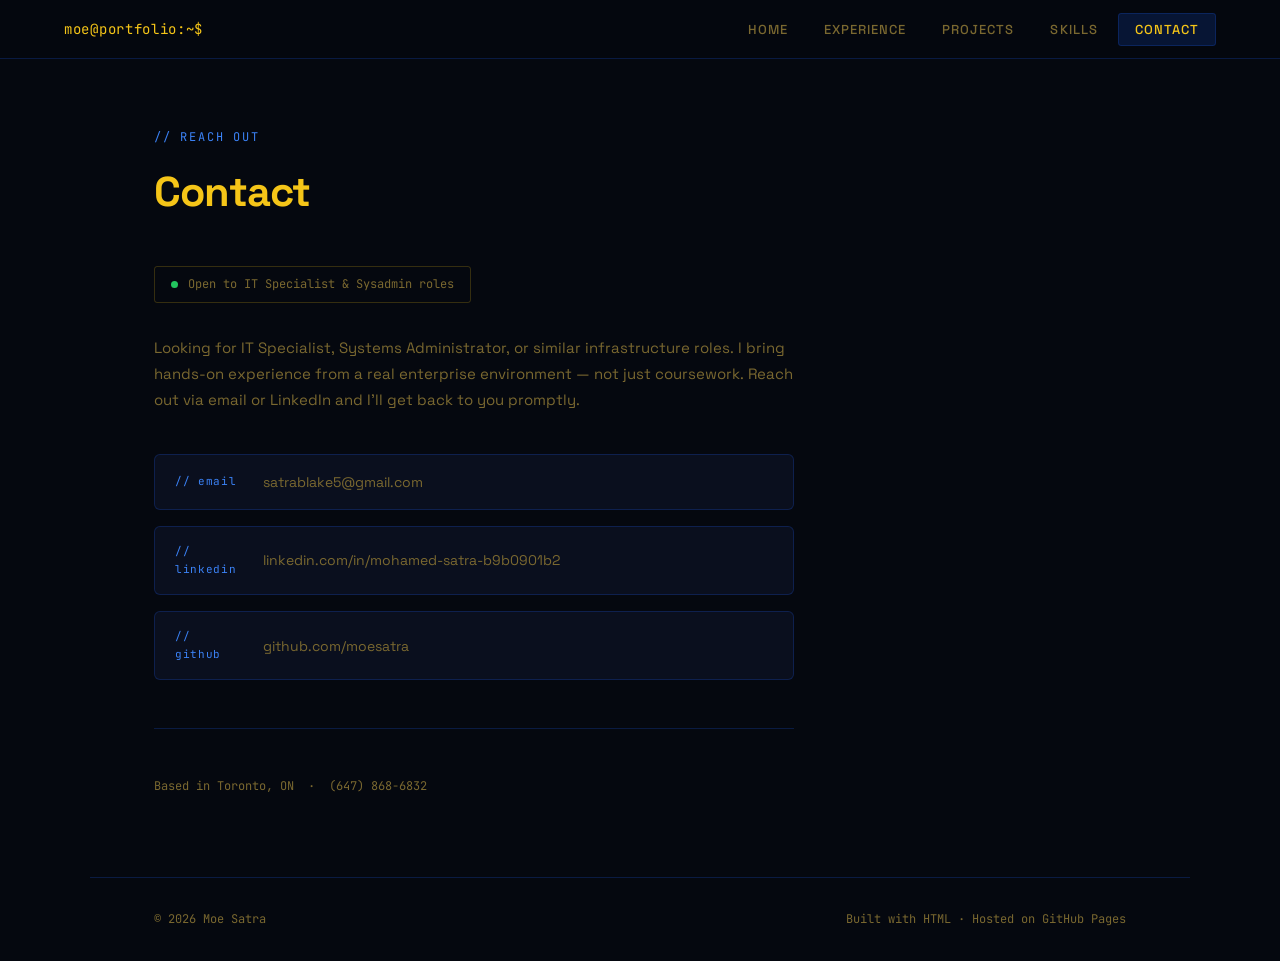
==== contact.html @ 0ea047f0 "Add files via upload" ====
<!DOCTYPE html>
<html lang="en">
<head>
<meta charset="UTF-8">
<meta name="viewport" content="width=device-width, initial-scale=1.0">
<title>Contact — Moe Satra</title>
<link rel="stylesheet" href="style.css">
<style>
.contact-wrap { max-width: 640px; }
.contact-intro { font-size: 15px; color: var(--muted); line-height: 1.75; margin-bottom: 2.5rem; }
.contact-links { display: flex; flex-direction: column; gap: 1rem; }
.contact-link {
  display: flex;
  align-items: center;
  gap: 1.25rem;
  text-decoration: none;
  color: var(--muted);
  font-size: 14px;
  padding: 1rem 1.25rem;
  background: var(--bg2);
  border: 1px solid var(--border);
  border-radius: 6px;
  transition: border-color 0.2s, color 0.2s, transform 0.15s;
}
.contact-link:hover { border-color: var(--gold-dim); color: var(--gold-light); transform: translateX(4px); }
.contact-link-icon {
  font-family: var(--font-mono);
  font-size: 11px;
  color: var(--blue-light);
  width: 68px;
  flex-shrink: 0;
  letter-spacing: 0.06em;
}
.contact-link:hover .contact-link-icon { color: var(--gold-dim); }
.contact-divider {
  height: 1px;
  background: var(--border);
  margin: 3rem 0;
  max-width: 640px;
}
.availability {
  display: inline-flex;
  align-items: center;
  gap: 0.6rem;
  font-family: var(--font-mono);
  font-size: 12px;
  color: var(--muted);
  padding: 0.5rem 1rem;
  border: 1px solid var(--border-gold);
  border-radius: 3px;
  margin-bottom: 2rem;
}
.avail-dot {
  width: 7px; height: 7px;
  border-radius: 50%;
  background: #22c55e;
  animation: pulse 2s ease-in-out infinite;
}
@keyframes pulse {
  0%, 100% { opacity: 1; }
  50% { opacity: 0.4; }
}
</style>
</head>
<body>
<nav>
  <a href="index.html" class="nav-logo">moe@portfolio:~$</a>
  <ul class="nav-links">
    <li><a href="index.html">Home</a></li>
    <li><a href="experience.html">Experience</a></li>
    <li><a href="projects.html">Projects</a></li>
    <li><a href="skills.html">Skills</a></li>
    <li><a href="contact.html" class="active">Contact</a></li>
  </ul>
</nav>

<div class="page">
  <div class="section-label">// reach out</div>
  <h1 class="section-title">Contact</h1>

  <div class="contact-wrap">
    <div class="availability">
      <span class="avail-dot"></span>
      Open to IT Specialist & Sysadmin roles
    </div>

    <p class="contact-intro">
      Looking for IT Specialist, Systems Administrator, or similar infrastructure roles. I bring hands-on experience from a real enterprise environment — not just coursework. Reach out via email or LinkedIn and I'll get back to you promptly.
    </p>

    <div class="contact-links">
      <a href="mailto:satrablake5@gmail.com" class="contact-link">
        <span class="contact-link-icon">// email</span>
        satrablake5@gmail.com
      </a>
      <a href="https://www.linkedin.com/in/mohamed-satra-b9b0901b2/" target="_blank" class="contact-link">
        <span class="contact-link-icon">// linkedin</span>
        linkedin.com/in/mohamed-satra-b9b0901b2
      </a>
      <a href="https://github.com/moesatra" target="_blank" class="contact-link">
        <span class="contact-link-icon">// github</span>
        github.com/moesatra
      </a>
    </div>
  </div>

  <div class="contact-divider"></div>

  <p style="font-family:var(--font-mono);font-size:12px;color:var(--muted);">
    Based in Toronto, ON &nbsp;·&nbsp; (647) 868-6832
  </p>
</div>

<footer>
  <p>© 2026 Moe Satra</p>
  <p>Built with HTML · Hosted on GitHub Pages</p>
</footer>
</body>
</html>
---- style.css ----
@import url('https://fonts.googleapis.com/css2?family=Space+Grotesk:wght@300;400;500;600;700&family=JetBrains+Mono:wght@400;500&display=swap');

*, *::before, *::after { box-sizing: border-box; margin: 0; padding: 0; }

:root {
  --bg: #05080f;
  --bg2: #0a0f1e;
  --bg3: #111827;
  --blue: #1a56db;
  --blue-light: #3b82f6;
  --blue-glow: rgba(26,86,219,0.18);
  --gold: #f5c518;
  --gold-light: #fde68a;
  --gold-dim: #b8920f;
  --text: #f5c518;
  --text-body: #e2c96a;
  --muted: #7a6830;
  --border: rgba(26,86,219,0.25);
  --border-gold: rgba(245,197,24,0.2);
  --font-display: 'Space Grotesk', sans-serif;
  --font-mono: 'JetBrains Mono', monospace;
}

html { scroll-behavior: smooth; }

body {
  background: var(--bg);
  color: var(--text-body);
  font-family: var(--font-display);
  font-size: 16px;
  line-height: 1.6;
  overflow-x: hidden;
  min-height: 100vh;
}

/* NAV */
nav {
  position: fixed;
  top: 0; left: 0; right: 0;
  z-index: 100;
  display: flex;
  justify-content: space-between;
  align-items: center;
  padding: 1rem 4rem;
  background: rgba(5,8,15,0.9);
  backdrop-filter: blur(14px);
  border-bottom: 1px solid var(--border);
}
.nav-logo {
  font-family: var(--font-mono);
  font-size: 14px;
  color: var(--gold);
  letter-spacing: 0.05em;
  text-decoration: none;
}
.nav-links { display: flex; gap: 0.25rem; list-style: none; }
.nav-links a {
  font-size: 13px;
  font-weight: 500;
  color: var(--muted);
  text-decoration: none;
  letter-spacing: 0.08em;
  text-transform: uppercase;
  padding: 0.45rem 1rem;
  border-radius: 3px;
  transition: color 0.2s, background 0.2s;
}
.nav-links a:hover { color: var(--gold); background: var(--blue-glow); }
.nav-links a.active { color: var(--gold); background: var(--blue-glow); border: 1px solid var(--border); }

/* PAGE WRAPPER */
.page {
  padding: 8rem 4rem 5rem;
  max-width: 1100px;
  margin: 0 auto;
}

/* HEADINGS */
.section-label {
  font-family: var(--font-mono);
  font-size: 12px;
  color: var(--blue-light);
  letter-spacing: 0.15em;
  text-transform: uppercase;
  margin-bottom: 0.75rem;
}
.section-title {
  font-size: clamp(1.8rem, 3.5vw, 2.6rem);
  font-weight: 700;
  letter-spacing: -0.02em;
  margin-bottom: 2.5rem;
  color: var(--gold);
}

/* BUTTONS */
.btn-primary {
  display: inline-block;
  padding: 0.75rem 2rem;
  background: var(--blue);
  color: var(--gold);
  font-family: var(--font-display);
  font-size: 14px;
  font-weight: 600;
  text-decoration: none;
  border-radius: 3px;
  letter-spacing: 0.03em;
  border: 1px solid var(--blue-light);
  transition: background 0.2s, transform 0.1s;
}
.btn-primary:hover { background: var(--blue-light); transform: translateY(-1px); }
.btn-ghost {
  display: inline-block;
  padding: 0.75rem 2rem;
  border: 1px solid var(--border-gold);
  color: var(--muted);
  font-family: var(--font-display);
  font-size: 14px;
  font-weight: 500;
  text-decoration: none;
  border-radius: 3px;
  transition: border-color 0.2s, color 0.2s;
}
.btn-ghost:hover { border-color: var(--gold); color: var(--gold); }

/* TERMINAL */
.terminal {
  background: var(--bg2);
  border: 1px solid var(--border);
  border-radius: 8px;
  overflow: hidden;
  max-width: 680px;
  margin-top: 3rem;
}
.terminal-bar {
  display: flex;
  align-items: center;
  gap: 6px;
  padding: 10px 16px;
  background: var(--bg3);
  border-bottom: 1px solid var(--border);
}
.dot { width: 10px; height: 10px; border-radius: 50%; }
.dot.r { background: #ff5f57; }
.dot.y { background: #febc2e; }
.dot.g { background: #28c840; }
.terminal-title {
  font-family: var(--font-mono);
  font-size: 11px;
  color: var(--muted);
  margin-left: auto;
}
.terminal-body { padding: 1.25rem 1.5rem; }
.terminal-body p {
  font-family: var(--font-mono);
  font-size: 13px;
  line-height: 1.9;
}
.t-prompt { color: var(--blue-light); }
.t-cmd { color: var(--gold-light); }
.t-output { color: var(--muted); }
.t-val { color: var(--gold); }
.t-cursor {
  display: inline-block;
  width: 8px; height: 14px;
  background: var(--gold);
  vertical-align: middle;
  animation: blink 1s step-end infinite;
}
@keyframes blink { 50% { opacity: 0; } }

/* CARDS */
.card {
  background: var(--bg2);
  border: 1px solid var(--border);
  border-radius: 8px;
  padding: 2rem;
  transition: border-color 0.2s;
}
.card:hover { border-color: rgba(26,86,219,0.55); }

/* FOOTER */
footer {
  padding: 2rem 4rem;
  border-top: 1px solid var(--border);
  display: flex;
  justify-content: space-between;
  align-items: center;
  flex-wrap: wrap;
  gap: 1rem;
  max-width: 1100px;
  margin: 0 auto;
}
footer p {
  font-family: var(--font-mono);
  font-size: 12px;
  color: var(--muted);
}

@media (max-width: 768px) {
  nav { padding: 1rem 1.25rem; }
  .nav-links a { padding: 0.4rem 0.6rem; font-size: 11px; letter-spacing: 0.04em; }
  .page { padding: 6rem 1.25rem 3rem; }
  footer { padding: 2rem 1.25rem; }
}
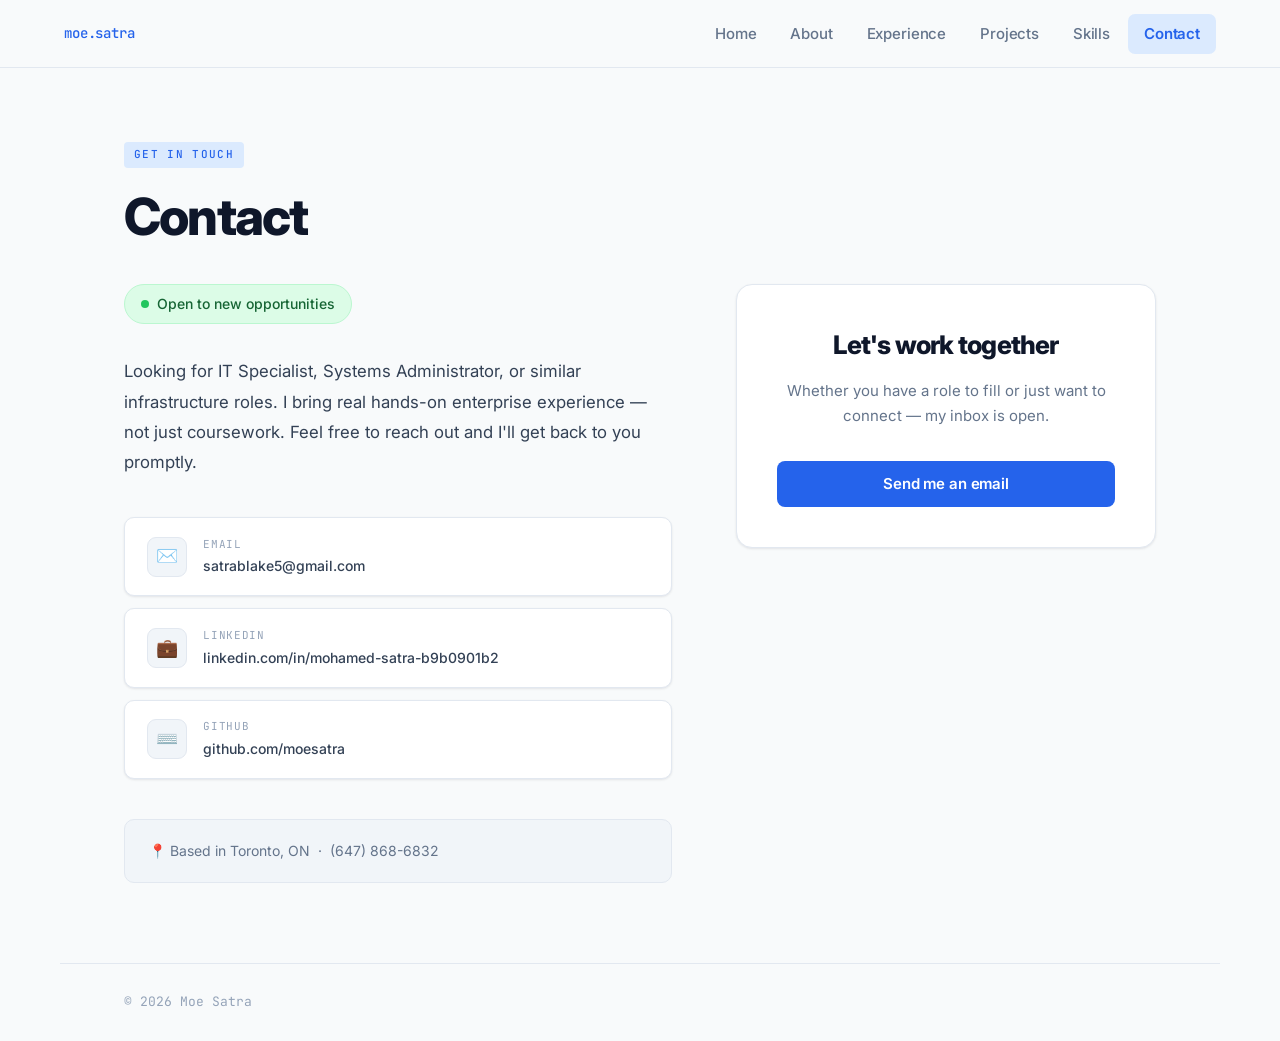
==== commit ea47553f: "Add files via upload" ====
--- a/contact.html
+++ b/contact.html
@@ -6,67 +6,102 @@
 <title>Contact — Moe Satra</title>
 <link rel="stylesheet" href="style.css">
 <style>
-.contact-wrap { max-width: 640px; }
-.contact-intro { font-size: 15px; color: var(--muted); line-height: 1.75; margin-bottom: 2.5rem; }
-.contact-links { display: flex; flex-direction: column; gap: 1rem; }
+.contact-layout {
+  display: grid;
+  grid-template-columns: 1fr 420px;
+  gap: 4rem;
+  align-items: start;
+}
+.contact-intro {
+  font-size: 1.05rem;
+  color: var(--ink-2);
+  line-height: 1.8;
+  margin-bottom: 2.5rem;
+}
+.availability-badge {
+  display: inline-flex;
+  align-items: center;
+  gap: 8px;
+  font-size: 14px;
+  font-weight: 500;
+  color: #166534;
+  background: #DCFCE7;
+  border: 1px solid #BBF7D0;
+  padding: 8px 16px;
+  border-radius: 100px;
+  margin-bottom: 2rem;
+}
+.avail-dot {
+  width: 8px; height: 8px;
+  border-radius: 50%;
+  background: #22C55E;
+  animation: pulse 2s ease-in-out infinite;
+}
+@keyframes pulse { 0%,100%{opacity:1} 50%{opacity:0.4} }
+
+.contact-links-list { display: flex; flex-direction: column; gap: 12px; }
 .contact-link {
   display: flex;
   align-items: center;
-  gap: 1.25rem;
+  gap: 1rem;
+  background: var(--bg-card);
+  border: 1px solid var(--border);
+  border-radius: var(--radius);
+  padding: 1.1rem 1.4rem;
   text-decoration: none;
-  color: var(--muted);
+  box-shadow: var(--shadow);
+  transition: box-shadow 0.15s, border-color 0.15s, transform 0.15s;
+}
+.contact-link:hover { box-shadow: var(--shadow-md); border-color: var(--blue); transform: translateX(4px); }
+.contact-link-icon {
+  width: 40px; height: 40px; flex-shrink: 0;
+  border-radius: 9px;
+  display: flex; align-items: center; justify-content: center;
+  font-size: 18px;
+  background: var(--bg-subtle);
+  border: 1px solid var(--border);
+}
+.contact-link-body {}
+.contact-link-label { font-size: 11px; font-family: var(--font-mono); color: var(--ink-4); letter-spacing: 0.06em; text-transform: uppercase; margin-bottom: 2px; }
+.contact-link-value { font-size: 14px; font-weight: 500; color: var(--ink-2); }
+.contact-link:hover .contact-link-value { color: var(--blue); }
+
+.location-note {
+  margin-top: 2.5rem;
+  padding: 1.25rem 1.5rem;
+  background: var(--bg-subtle);
+  border: 1px solid var(--border);
+  border-radius: var(--radius);
   font-size: 14px;
-  padding: 1rem 1.25rem;
-  background: var(--bg2);
+  color: var(--ink-3);
+  display: flex;
+  align-items: center;
+  gap: 10px;
+}
+
+.big-cta {
+  background: var(--bg-card);
   border: 1px solid var(--border);
-  border-radius: 6px;
-  transition: border-color 0.2s, color 0.2s, transform 0.15s;
+  border-radius: 16px;
+  padding: 2.5rem;
+  box-shadow: var(--shadow);
+  text-align: center;
 }
-.contact-link:hover { border-color: var(--gold-dim); color: var(--gold-light); transform: translateX(4px); }
-.contact-link-icon {
-  font-family: var(--font-mono);
-  font-size: 11px;
-  color: var(--blue-light);
-  width: 68px;
-  flex-shrink: 0;
-  letter-spacing: 0.06em;
-}
-.contact-link:hover .contact-link-icon { color: var(--gold-dim); }
-.contact-divider {
-  height: 1px;
-  background: var(--border);
-  margin: 3rem 0;
-  max-width: 640px;
-}
-.availability {
-  display: inline-flex;
-  align-items: center;
-  gap: 0.6rem;
-  font-family: var(--font-mono);
-  font-size: 12px;
-  color: var(--muted);
-  padding: 0.5rem 1rem;
-  border: 1px solid var(--border-gold);
-  border-radius: 3px;
-  margin-bottom: 2rem;
-}
-.avail-dot {
-  width: 7px; height: 7px;
-  border-radius: 50%;
-  background: #22c55e;
-  animation: pulse 2s ease-in-out infinite;
-}
-@keyframes pulse {
-  0%, 100% { opacity: 1; }
-  50% { opacity: 0.4; }
+.big-cta h2 { font-size: 1.6rem; font-weight: 800; letter-spacing: -0.03em; color: var(--ink); margin-bottom: 0.75rem; }
+.big-cta p { font-size: 15px; color: var(--ink-3); line-height: 1.7; margin-bottom: 2rem; }
+.big-cta .btn { width: 100%; justify-content: center; }
+
+@media (max-width: 860px) {
+  .contact-layout { grid-template-columns: 1fr; }
 }
 </style>
 </head>
 <body>
 <nav>
-  <a href="index.html" class="nav-logo">moe@portfolio:~$</a>
+  <a href="index.html" class="nav-logo">moe.satra</a>
   <ul class="nav-links">
     <li><a href="index.html">Home</a></li>
+    <li><a href="about.html">About</a></li>
     <li><a href="experience.html">Experience</a></li>
     <li><a href="projects.html">Projects</a></li>
     <li><a href="skills.html">Skills</a></li>
@@ -75,45 +110,60 @@
 </nav>
 
 <div class="page">
-  <div class="section-label">// reach out</div>
-  <h1 class="section-title">Contact</h1>
+  <div class="page-inner">
+    <div class="eyebrow">Get in Touch</div>
+    <h1 class="page-title">Contact</h1>
 
-  <div class="contact-wrap">
-    <div class="availability">
-      <span class="avail-dot"></span>
-      Open to IT Specialist & Sysadmin roles
-    </div>
+    <div class="contact-layout">
+      <div>
+        <div class="availability-badge">
+          <span class="avail-dot"></span>
+          Open to new opportunities
+        </div>
 
-    <p class="contact-intro">
-      Looking for IT Specialist, Systems Administrator, or similar infrastructure roles. I bring hands-on experience from a real enterprise environment — not just coursework. Reach out via email or LinkedIn and I'll get back to you promptly.
-    </p>
+        <p class="contact-intro">Looking for IT Specialist, Systems Administrator, or similar infrastructure roles. I bring real hands-on enterprise experience — not just coursework. Feel free to reach out and I'll get back to you promptly.</p>
 
-    <div class="contact-links">
-      <a href="mailto:satrablake5@gmail.com" class="contact-link">
-        <span class="contact-link-icon">// email</span>
-        satrablake5@gmail.com
-      </a>
-      <a href="https://www.linkedin.com/in/mohamed-satra-b9b0901b2/" target="_blank" class="contact-link">
-        <span class="contact-link-icon">// linkedin</span>
-        linkedin.com/in/mohamed-satra-b9b0901b2
-      </a>
-      <a href="https://github.com/moesatra" target="_blank" class="contact-link">
-        <span class="contact-link-icon">// github</span>
-        github.com/moesatra
-      </a>
+        <div class="contact-links-list">
+          <a href="mailto:satrablake5@gmail.com" class="contact-link">
+            <div class="contact-link-icon">✉️</div>
+            <div class="contact-link-body">
+              <div class="contact-link-label">Email</div>
+              <div class="contact-link-value">satrablake5@gmail.com</div>
+            </div>
+          </a>
+          <a href="https://www.linkedin.com/in/mohamed-satra-b9b0901b2/" target="_blank" class="contact-link">
+            <div class="contact-link-icon">💼</div>
+            <div class="contact-link-body">
+              <div class="contact-link-label">LinkedIn</div>
+              <div class="contact-link-value">linkedin.com/in/mohamed-satra-b9b0901b2</div>
+            </div>
+          </a>
+          <a href="https://github.com/moesatra" target="_blank" class="contact-link">
+            <div class="contact-link-icon">⌨️</div>
+            <div class="contact-link-body">
+              <div class="contact-link-label">GitHub</div>
+              <div class="contact-link-value">github.com/moesatra</div>
+            </div>
+          </a>
+        </div>
+
+        <div class="location-note">
+          📍 Based in Toronto, ON &nbsp;·&nbsp; (647) 868-6832
+        </div>
+      </div>
+
+      <div class="big-cta">
+        <h2>Let's work together</h2>
+        <p>Whether you have a role to fill or just want to connect — my inbox is open.</p>
+        <a href="mailto:satrablake5@gmail.com" class="btn btn-primary">Send me an email</a>
+      </div>
     </div>
   </div>
-
-  <div class="contact-divider"></div>
-
-  <p style="font-family:var(--font-mono);font-size:12px;color:var(--muted);">
-    Based in Toronto, ON &nbsp;·&nbsp; (647) 868-6832
-  </p>
 </div>
 
 <footer>
   <p>© 2026 Moe Satra</p>
-  <p>Built with HTML · Hosted on GitHub Pages</p>
+
 </footer>
 </body>
 </html>
--- a/style.css
+++ b/style.css
@@ -1,39 +1,41 @@
-@import url('https://fonts.googleapis.com/css2?family=Space+Grotesk:wght@300;400;500;600;700&family=JetBrains+Mono:wght@400;500&display=swap');
+@import url('https://fonts.googleapis.com/css2?family=Inter:wght@300;400;500;600;700;800;900&family=JetBrains+Mono:wght@400;500&display=swap');
 
 *, *::before, *::after { box-sizing: border-box; margin: 0; padding: 0; }
 
 :root {
-  --bg: #05080f;
-  --bg2: #0a0f1e;
-  --bg3: #111827;
-  --blue: #1a56db;
-  --blue-light: #3b82f6;
-  --blue-glow: rgba(26,86,219,0.18);
-  --gold: #f5c518;
-  --gold-light: #fde68a;
-  --gold-dim: #b8920f;
-  --text: #f5c518;
-  --text-body: #e2c96a;
-  --muted: #7a6830;
-  --border: rgba(26,86,219,0.25);
-  --border-gold: rgba(245,197,24,0.2);
-  --font-display: 'Space Grotesk', sans-serif;
+  --bg:        #F8FAFB;
+  --bg-card:   #FFFFFF;
+  --bg-subtle: #F1F5F9;
+  --ink:       #0F172A;
+  --ink-2:     #334155;
+  --ink-3:     #64748B;
+  --ink-4:     #94A3B8;
+  --blue:      #2563EB;
+  --blue-light:#DBEAFE;
+  --amber:     #F59E0B;
+  --amber-light:#FEF3C7;
+  --border:    #E2E8F0;
+  --border-2:  #CBD5E1;
+  --font-sans: 'Inter', sans-serif;
   --font-mono: 'JetBrains Mono', monospace;
+  --radius:    10px;
+  --shadow:    0 1px 3px rgba(15,23,42,0.06), 0 1px 2px rgba(15,23,42,0.04);
+  --shadow-md: 0 4px 16px rgba(15,23,42,0.08), 0 2px 6px rgba(15,23,42,0.05);
 }
 
 html { scroll-behavior: smooth; }
 
 body {
   background: var(--bg);
-  color: var(--text-body);
-  font-family: var(--font-display);
+  color: var(--ink);
+  font-family: var(--font-sans);
   font-size: 16px;
   line-height: 1.6;
+  -webkit-font-smoothing: antialiased;
   overflow-x: hidden;
-  min-height: 100vh;
 }
 
-/* NAV */
+/* ── NAV ─────────────────────────────────────────── */
 nav {
   position: fixed;
   top: 0; left: 0; right: 0;
@@ -41,164 +43,131 @@
   display: flex;
   justify-content: space-between;
   align-items: center;
-  padding: 1rem 4rem;
-  background: rgba(5,8,15,0.9);
-  backdrop-filter: blur(14px);
+  padding: 0 5vw;
+  height: 68px;
+  background: rgba(248,250,251,0.92);
+  backdrop-filter: blur(12px);
   border-bottom: 1px solid var(--border);
 }
 .nav-logo {
   font-family: var(--font-mono);
   font-size: 14px;
-  color: var(--gold);
-  letter-spacing: 0.05em;
+  font-weight: 500;
+  color: var(--blue);
   text-decoration: none;
+  letter-spacing: -0.01em;
 }
-.nav-links { display: flex; gap: 0.25rem; list-style: none; }
+.nav-links {
+  display: flex;
+  gap: 2px;
+  list-style: none;
+}
 .nav-links a {
-  font-size: 13px;
+  display: block;
+  font-size: 15px;
   font-weight: 500;
-  color: var(--muted);
+  color: var(--ink-3);
   text-decoration: none;
-  letter-spacing: 0.08em;
-  text-transform: uppercase;
-  padding: 0.45rem 1rem;
-  border-radius: 3px;
-  transition: color 0.2s, background 0.2s;
+  padding: 8px 16px;
+  border-radius: 7px;
+  transition: color 0.15s, background 0.15s;
+  letter-spacing: -0.01em;
 }
-.nav-links a:hover { color: var(--gold); background: var(--blue-glow); }
-.nav-links a.active { color: var(--gold); background: var(--blue-glow); border: 1px solid var(--border); }
+.nav-links a:hover { color: var(--ink); background: var(--bg-subtle); }
+.nav-links a.active { color: var(--blue); background: var(--blue-light); font-weight: 600; }
 
-/* PAGE WRAPPER */
+/* ── PAGE ─────────────────────────────────────────── */
 .page {
-  padding: 8rem 4rem 5rem;
-  max-width: 1100px;
+  padding: 68px 5vw 0;
+  max-width: 1160px;
   margin: 0 auto;
 }
-
-/* HEADINGS */
-.section-label {
-  font-family: var(--font-mono);
-  font-size: 12px;
-  color: var(--blue-light);
-  letter-spacing: 0.15em;
-  text-transform: uppercase;
-  margin-bottom: 0.75rem;
-}
-.section-title {
-  font-size: clamp(1.8rem, 3.5vw, 2.6rem);
-  font-weight: 700;
-  letter-spacing: -0.02em;
-  margin-bottom: 2.5rem;
-  color: var(--gold);
+.page-inner {
+  padding-top: 72px;
+  padding-bottom: 80px;
 }
 
-/* BUTTONS */
-.btn-primary {
+/* ── SECTION LABELS ───────────────────────────────── */
+.eyebrow {
   display: inline-block;
-  padding: 0.75rem 2rem;
-  background: var(--blue);
-  color: var(--gold);
-  font-family: var(--font-display);
-  font-size: 14px;
-  font-weight: 600;
-  text-decoration: none;
-  border-radius: 3px;
-  letter-spacing: 0.03em;
-  border: 1px solid var(--blue-light);
-  transition: background 0.2s, transform 0.1s;
-}
-.btn-primary:hover { background: var(--blue-light); transform: translateY(-1px); }
-.btn-ghost {
-  display: inline-block;
-  padding: 0.75rem 2rem;
-  border: 1px solid var(--border-gold);
-  color: var(--muted);
-  font-family: var(--font-display);
-  font-size: 14px;
-  font-weight: 500;
-  text-decoration: none;
-  border-radius: 3px;
-  transition: border-color 0.2s, color 0.2s;
-}
-.btn-ghost:hover { border-color: var(--gold); color: var(--gold); }
-
-/* TERMINAL */
-.terminal {
-  background: var(--bg2);
-  border: 1px solid var(--border);
-  border-radius: 8px;
-  overflow: hidden;
-  max-width: 680px;
-  margin-top: 3rem;
-}
-.terminal-bar {
-  display: flex;
-  align-items: center;
-  gap: 6px;
-  padding: 10px 16px;
-  background: var(--bg3);
-  border-bottom: 1px solid var(--border);
-}
-.dot { width: 10px; height: 10px; border-radius: 50%; }
-.dot.r { background: #ff5f57; }
-.dot.y { background: #febc2e; }
-.dot.g { background: #28c840; }
-.terminal-title {
   font-family: var(--font-mono);
   font-size: 11px;
-  color: var(--muted);
-  margin-left: auto;
+  font-weight: 500;
+  color: var(--blue);
+  letter-spacing: 0.12em;
+  text-transform: uppercase;
+  background: var(--blue-light);
+  padding: 4px 10px;
+  border-radius: 4px;
+  margin-bottom: 1.25rem;
 }
-.terminal-body { padding: 1.25rem 1.5rem; }
-.terminal-body p {
-  font-family: var(--font-mono);
-  font-size: 13px;
-  line-height: 1.9;
+.page-title {
+  font-size: clamp(2.2rem, 4.5vw, 3.2rem);
+  font-weight: 800;
+  letter-spacing: -0.035em;
+  color: var(--ink);
+  line-height: 1.1;
+  margin-bottom: 2.5rem;
 }
-.t-prompt { color: var(--blue-light); }
-.t-cmd { color: var(--gold-light); }
-.t-output { color: var(--muted); }
-.t-val { color: var(--gold); }
-.t-cursor {
-  display: inline-block;
-  width: 8px; height: 14px;
-  background: var(--gold);
-  vertical-align: middle;
-  animation: blink 1s step-end infinite;
+
+/* ── CARDS ────────────────────────────────────────── */
+.card {
+  background: var(--bg-card);
+  border: 1px solid var(--border);
+  border-radius: var(--radius);
+  padding: 2rem 2.25rem;
+  box-shadow: var(--shadow);
+  transition: box-shadow 0.2s, border-color 0.2s, transform 0.15s;
 }
-@keyframes blink { 50% { opacity: 0; } }
+.card:hover {
+  box-shadow: var(--shadow-md);
+  border-color: var(--border-2);
+  transform: translateY(-2px);
+}
 
-/* CARDS */
-.card {
-  background: var(--bg2);
-  border: 1px solid var(--border);
+/* ── BUTTONS ──────────────────────────────────────── */
+.btn {
+  display: inline-flex;
+  align-items: center;
+  gap: 8px;
+  padding: 11px 22px;
+  font-family: var(--font-sans);
+  font-size: 15px;
+  font-weight: 600;
   border-radius: 8px;
-  padding: 2rem;
-  transition: border-color 0.2s;
+  text-decoration: none;
+  transition: all 0.15s;
+  letter-spacing: -0.01em;
+  cursor: pointer;
+  border: none;
 }
-.card:hover { border-color: rgba(26,86,219,0.55); }
+.btn-primary { background: var(--blue); color: #fff; }
+.btn-primary:hover { background: #1d4ed8; transform: translateY(-1px); box-shadow: 0 4px 12px rgba(37,99,235,0.3); }
+.btn-ghost { background: transparent; color: var(--ink-2); border: 1.5px solid var(--border-2); }
+.btn-ghost:hover { border-color: var(--blue); color: var(--blue); background: var(--blue-light); }
 
-/* FOOTER */
+/* ── FOOTER ───────────────────────────────────────── */
 footer {
-  padding: 2rem 4rem;
   border-top: 1px solid var(--border);
+  padding: 28px 5vw;
   display: flex;
   justify-content: space-between;
   align-items: center;
   flex-wrap: wrap;
   gap: 1rem;
-  max-width: 1100px;
+  max-width: 1160px;
   margin: 0 auto;
 }
 footer p {
+  font-size: 13px;
+  color: var(--ink-4);
   font-family: var(--font-mono);
-  font-size: 12px;
-  color: var(--muted);
 }
 
 @media (max-width: 768px) {
-  nav { padding: 1rem 1.25rem; }
-  .nav-links a { padding: 0.4rem 0.6rem; font-size: 11px; letter-spacing: 0.04em; }
-  .page { padding: 6rem 1.25rem 3rem; }
-  footer { padding: 2rem 1.25rem; }
+  .nav-links a { font-size: 13px; padding: 7px 10px; }
+  .page-inner { padding-top: 52px; padding-bottom: 52px; }
 }
+@media (max-width: 560px) {
+  .nav-links a { font-size: 12px; padding: 6px 8px; letter-spacing: 0; }
+}
